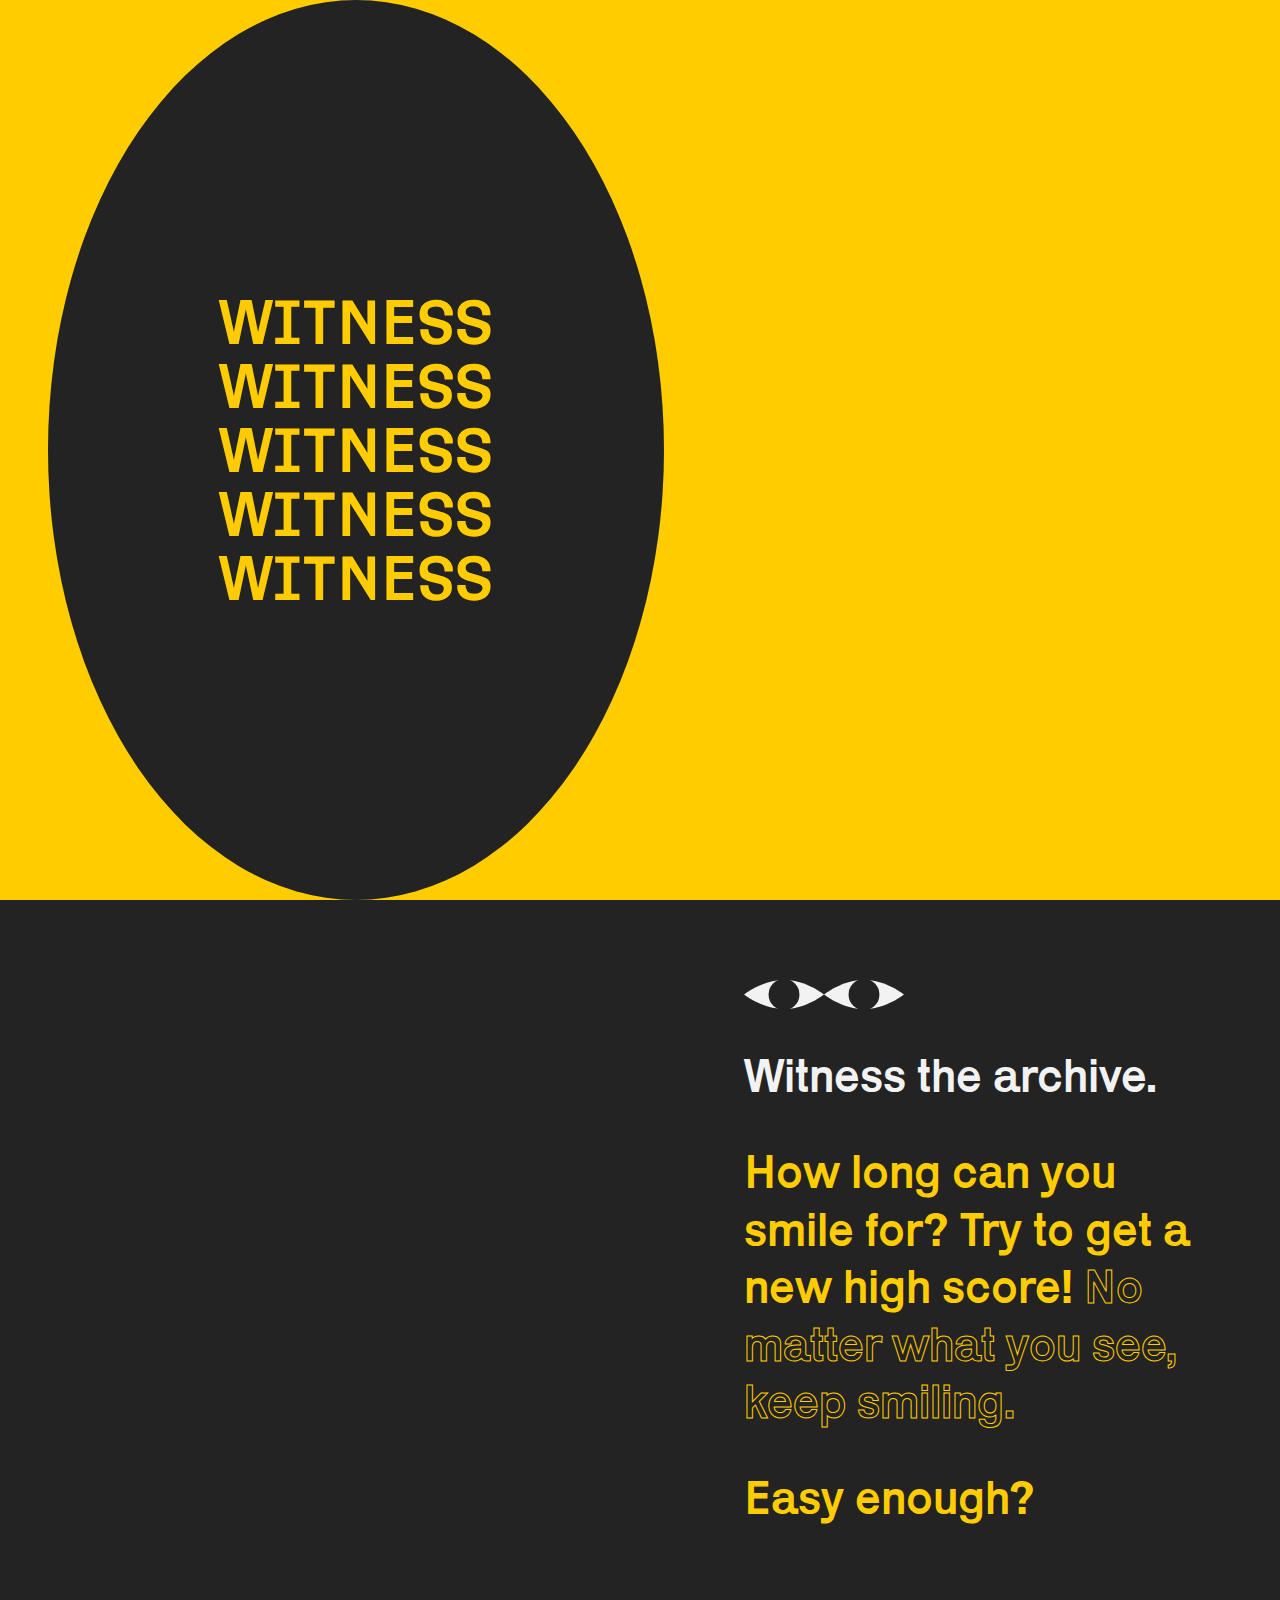
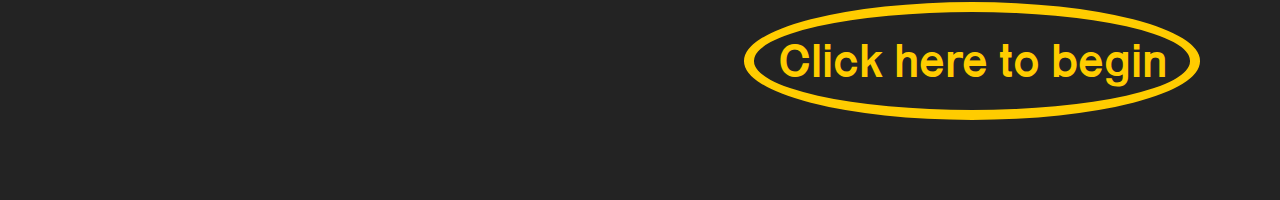
==== witness/index.html @ caba5f95 "subpages sort of made, missing all games" ====
<!-- NEWS HEADLINES
WITNESS TO ATROCITIES IN THE WORLD

each headline lasts 10 seconds

news headline appears in the middle
gets passed off to the side after a few seconds
score if "congrats! you smiled through __ atrocities"

-->

<!DOCTYPE html>
<html lang="en">
<head>
	<meta charset="UTF-8">
	<meta http-equiv="X-UA-Compatible" content="IE=edge">
	<meta name="viewport" content="width=device-width, initial-scale=1.0">
	<title>ARCHIVE ARCADE > WITNESS</title>
	<link rel="stylesheet" href="/style.css">
	<link rel="icon" href="/assets/favicon/favicon-yellow.png">
	<!-- <link rel="stylesheet" href="style.css">

	<script src="https://cdnjs.cloudflare.com/ajax/libs/p5.js/1.1.9/p5.js"></script>
	<script src="https://cdn.jsdelivr.net/gh/ml5js/Intro-ML-Arts-IMA@ml5-build-10-7-19/ml5_build/ml5.min.js"></script> -->

	<style>
		:root {
			--primary: var(--yellow);
		}
	</style>

</head>
<body>
	<div class="game-intro">
		<button class="return" onclick="backHome()">
			<p>RETURN HOME ↑ RETURN HOME ↑ RETURN HOME ↑ RETURN HOME ↑ RETURN HOME ↑ RETURN HOME ↑ RETURN HOME ↑ RETURN HOME ↑ RETURN HOME ↑ RETURN HOME ↑ RETURN HOME ↑ RETURN HOME ↑ RETURN HOME ↑ RETURN HOME ↑ RETURN HOME ↑ RETURN HOME ↑ RETURN HOME ↑ RETURN HOME ↑ RETURN HOME ↑ RETURN HOME ↑ RETURN HOME ↑ RETURN HOME ↑ RETURN HOME ↑ RETURN HOME ↑ RETURN HOME ↑ RETURN HOME ↑ RETURN HOME ↑ RETURN HOME ↑ RETURN HOME ↑ RETURN HOME ↑ RETURN HOME ↑ RETURN HOME ↑ RETURN HOME ↑ RETURN HOME ↑ RETURN HOME ↑ RETURN HOME ↑ RETURN HOME ↑ RETURN HOME ↑ RETURN HOME ↑ RETURN HOME ↑ RETURN HOME ↑ RETURN HOME ↑ RETURN HOME ↑ RETURN HOME ↑ RETURN HOME ↑ RETURN HOME ↑ RETURN HOME ↑ RETURN HOME ↑ RETURN HOME ↑ RETURN HOME ↑ RETURN HOME ↑ RETURN HOME ↑ RETURN HOME ↑ RETURN HOME ↑ RETURN HOME ↑ RETURN HOME ↑ RETURN HOME ↑ RETURN HOME ↑ RETURN HOME ↑ RETURN HOME ↑ </p>
		</button>
		<h1 class="game-name">
			<span class="game-name-line-2">Witness</span>
			<span class="game-name-line-1">Witness</span>
			<span class="game-name-line-0">Witness</span>
			<span class="game-name-line-1">Witness</span>
			<span class="game-name-line-2">Witness</span>
		</h1>
		<div class="game-info">
			<div class="game-info-desc">
				<img src="/assets/branding/eyes.svg" class="game-info-eyes">
				<p class="game-info-highlight">Witness the archive.</p>
				<p>How long can you smile for? Try to get a new high score! <span class="game-info-outline">No matter what you see, keep smiling.</span></p>
				<p>Easy enough?</p>
			</div>
			<button class="game-info-start" onclick="startGame()">Click here to begin</button>
		</div>
	</div>

	<script>
		let gameIntro = document.querySelector(".game-intro");
		function backHome() {
			gameIntro.style.transform = "translateX(110%)";
			setTimeout(() => {
				window.location.href = "/";
			}, 1000);
		}
		function startGame() {
			gameIntro.style.transform = "translateX(-110%)";
		}

		let articles = [
			["Putin Orders ‘Special Military Operation’ In Eastern Ukraine", "Feb. 23, 2022"],
			["Why These Australia Fires Are Like Nothing We’ve Seen Before", "Jan. 21, 2020"],
			["New Focus on How a Trump Tweet Incited Far-Right Groups Ahead of Jan. 6", "March 29, 2022"],
			["Florida Flies 2 Planeloads of Migrants to Martha’s Vineyard", "Sept. 14, 2022"],
			["After 3 Mass Shootings, a Thanksgiving With 14 Empty Chairs", "Nov. 24, 2022"],
			["Adidas Ends Partnership With Kanye West at a Considerable Cost", "Oct. 25, 2022"],
			["Confusion and Frustration Reign as Elon Musk Cuts Half of Twitter’s Staff", "Nov. 4, 2022"],
			["Donald Trump Is Elected President in Stunning Repudiation of the Establishment", "Nov. 9, 2016"],
			["U.S. Says FIFA Officials Were Bribed to Award World Cups to Russia and Qatar", "April 6, 2020"],
			["Attempts to Ban Books Are Accelerating and Becoming More Divisive", "Sept. 16, 2022"],
			["In 6-to-3 Ruling, Supreme Court Ends Nearly 50 Years of Abortion Rights", "June 24, 2022"],
			["Coronavirus in N.Y.: Manhattan Woman Is First Confirmed Case in State", "March 1, 2020"],
			["Hidden Beneath the Ocean’s Surface, Nearly 16 Million Tons of Microplastic", "Oct. 7, 2020"],
			["Despite Uproar Over Floyd’s Death, the Number of Fatal Encounters With Police Hasn’t Changed", "Dec. 24, 2021"],
			["Food Prices Soar, and So Do Companies’ Profits", "Nov. 2, 2022"],
			["How Social Media Amplifies Misinformation More Than Information", "Oct. 13, 2022"],
			["Overdose Deaths Have Surged During the Pandemic, C.D.C. Data Shows", "April 14, 2021"],
			["The ‘Unbelievable, Horrible, Crushing Weight’ of Student Loans", "April 22, 2022"],
			["A ‘New Era of Air Pollution’ in the Tropics Could Have a Huge Toll", "April 8, 2022"],
			["From Protester to Prisoner: How Hong Kong Is Stifling Dissent", "May 28, 2021"],
			["What is a recession, and when is the next one going to begin?", "June 24, 2022"],
			["Amazon Labor Union Loses Election at Warehouse Near Albany", "Oct. 18, 2022"],
			["Shinzo Abe Is Assassinated With a Handmade Gun, Shocking a Nation", "July 9, 2022"],
			["Is Spreading Medical Misinformation a Doctor’s Free Speech Right?", "Nov. 30, 2022"],
			["QAnon Accounts Found a Home, and Trump’s Support, on Truth Social", "Aug. 29, 2022"],
			["Warning on Mass Extinction of Sea Life: ‘An Oh My God Moment’", "April 28, 2022"],
			["Climate Change Is Accelerating, Bringing World ‘Dangerously Close’ to Irreversible Change", "Dec. 4, 2019"],
			["A Partial List of Mass Shootings in the United States in 2022", "Nov. 24, 2022"],
			["Election Officials Say Efforts to Intimidate Voters Are Widening", "Nov. 3, 2022"],
			["Jair Bolsonaro Wins Brazil’s Presidency, in a Shift to the Far Right", "Oct. 28, 2018"]
		]
	</script>


	<!-- <div class="flex-container">
		<p id="info">Loading...</p>
	</div>
	<div class="flex-container">
		<svg version="1.1" xmlns="http://www.w3.org/2000/svg" xmlns:xlink="http://www.w3.org/1999/xlink" x="0px" y="0px"
		viewBox="0 0 24 24" style="enable-background:new 0 0 24 24;" xml:space="preserve"><path fill="var(--smiley)" d="M12,0c6.6,0,12,5.4,12,12s-5.4,12-12,12S0,18.6,0,12S5.4,0,12,0z M12,1c6.1,0,11,4.9,11,11s-4.9,11-11,11
		S1,18.1,1,12S5.9,1,12,1z M8.5,8.5c0.6,0,1,0.4,1,1s-0.4,1-1,1s-1-0.4-1-1S7.9,8.5,8.5,8.5z M15.5,8.5c0.6,0,1,0.4,1,1s-0.4,1-1,1
		s-1-0.4-1-1S14.9,8.5,15.5,8.5z"/></svg>
	</div>
	<div class="flex-container">
		<svg id="smiley" version="1.1" xmlns="http://www.w3.org/2000/svg" xmlns:xlink="http://www.w3.org/1999/xlink" x="0px" y="0px"
		viewBox="0 0 24 24" style="enable-background:new 0 0 24 24;" xml:space="preserve"><path fill="var(--smiley)" d="M12,18.5L12,18.5c-2.3,0-4.5-1.2-6.2-3.3l0.8-0.6c1.5,1.9,3.4,3,5.4,3h0c2,0,3.9-1.1,5.4-3l0.8,0.6
		C16.5,17.3,14.3,18.5,12,18.5z"/></svg>
	</div>

	<script src="script.js"></script> -->
	
</body>
</html>
---- style.css ----
:root {
	--black: #232323;
	--white: #F2F2F2;
	--orange: #FF8B29;
	--yellow: #ffcc00;
	--blue: #2EAFFF;
	--red: #FF4A3D;
	--lg: 48px;
	--md: 36px;
	--sm: 24px;
	--xs: 12px;
}
@font-face {
	font-family: "Karrik";
	src: url("assets/fonts/Karrik-Regular.woff2");
	font-style: normal;
}
@font-face {
	font-family: "Karrik";
	src: url("assets/fonts/Karrik-Italic.woff2");
	font-style: italic;
}
* {
	margin: 0;
	padding: 0;
	font-family: "Karrik", sans-serif;
	box-sizing: border-box;
	font-feature-settings: "ss01", "ss04";
}
*::selection {
	background: var(--primary);
}
body {
	background: var(--black);
	color: var(--white);
	font-size: 20px;
	overflow: hidden;
}
a {
	color: inherit;
}
a:hover {
	text-decoration: none;
}
@media screen and (max-width: 800px) {
	body {
		font-size: 10px;
	}
}

/* GAME INTRO SCREEN */
.game-intro {
	display: grid;
	width: 100vw;
	height: 100vh;
	grid-template-columns: 0fr 1fr 1fr;
	background-color: var(--primary);
	transition: transform 1s;
	transition-timing-function: ease-in;
}
@keyframes return-in {
	from {
		transform: translateX(-100%);
	}
	to {
		transform: translateX(0%);
	}
}
.return {
	height: 100%;
	border: unset;
	font-size: var(--sm);
	display: flex;
	align-items: center;
	justify-content: center;
	padding: 20px;
	background-color: var(--white);
	color: var(--black);
	width: 2em;
	text-decoration: none;
	white-space: nowrap;
	overflow: hidden;
	transform: translateX(-100%);
	animation-name: return-in;
	animation-duration: 1s;
	animation-delay: .4s;
	animation-fill-mode: forwards;
	cursor: pointer;
}
.return:hover {
	background-color: var(--black);
	color: var(--white);
}
.return:active {
	opacity: .5;
}
@keyframes return {
	from {
		transform: translateY(0) rotateZ(-90deg);
	}
	to {
		transform: translateY(300vh) rotateZ(-90deg);
	}
}
.return p {
	transform-origin: center;
	animation: linear 180s infinite alternate return;
}

@keyframes game-name-in {
	from {
		transform: scale(0);
	}
	to {
		transform: scale(1);
	}
}
.game-name {
	text-decoration: none;
	text-align: center;
	text-transform: uppercase;
	color: var(--primary);
	background-color: var(--black);
	display: flex;
	flex-direction: column;
	align-items: center;
	justify-content: center;
	font-size: 64px;
	font-weight: normal;
	border-radius: 50%;
	position: relative;
	z-index: 1;
	line-height: 1em;
	animation-name: game-name-in;
	animation-duration: 1s;
	animation-fill-mode: forwards;
}
@keyframes game-name-flash {
	0% {
		opacity: 1;
	}
	50% {
		opacity: 0;
	}
}
.game-name-line-0 {
	animation-name: game-name-flash;
	animation-duration: 1s;
	animation-iteration-count: infinite;
	animation-timing-function: steps(1);
	animation-direction: normal;
}
.game-name-line-1 {
	animation-name: game-name-flash;
	animation-delay: .2s;
	animation-duration: 1s;
	animation-iteration-count: infinite;
	animation-timing-function: steps(1);
	animation-direction: normal;
}
.game-name-line-2 {
	animation-name: game-name-flash;
	animation-delay: .4s;
	animation-duration: 1s;
	animation-iteration-count: infinite;
	animation-timing-function: steps(1);
	animation-direction: normal;
}
@keyframes game-info-in {
	from {
		transform: translateY(100%);
	}
	to {
		transform: translateX(0%);
	}
}
.game-info {
	background: var(--black);
	color: var(--primary);
	height: 100vh;
	animation-name: game-info-in;
	animation-duration: 1s;
	transform: translateY(100%);
	animation-delay: .2s;
	animation-fill-mode: forwards;
	line-height: 1.2em;
	font-size: var(--lg);
	padding: 80px;
	display: flex;
	flex-direction: column;
	justify-content: space-between;
}
.game-info-desc {
	display: flex;
	flex-direction: column;
	justify-content: space-between;
	gap: .8em;
}
@keyframes eyes-blink {
	0% {
		transform: scaleY(1);
	}
	95% {
		transform: scaleY(1);
	}
	97% {
		transform: scaleY(0);
	}
	100% {
		transform: scaleY(1);
	}
}
.game-info-eyes {
	max-width: 160px;
	width: 100%;
	animation-name: eyes-blink;
	animation-duration: 6s;
	animation-direction: normal;
	animation-iteration-count: infinite;
	animation-timing-function: ease;
}
.game-info-highlight {
	color: var(--white);
}
.game-info-outline {
	color: var(--black);
	-webkit-text-stroke: 1px var(--primary);
}
.game-info-start {
	line-height: 1.2em;
	font-size: var(--lg);
	background-color: var(--black);
	border: 10px solid var(--primary);
	padding: 20px;
	border-radius: 50%;
	color: var(--primary);
	cursor: pointer;
	transition: transform .2s;
}
.game-info-start:hover {
	background-color: var(--primary);
	color: var(--black);
	transform: scale(1.1);
}
.game-info-start:active {
	transform: scale(.9);
}
---- witness/style.css ----
:root {
	--smiley: black;
}
@font-face {
	font-family: "Uncut";
	src: url("assets/fonts/Uncut-Sans-Variable.ttf");
}
* {
	box-sizing: border-box;
	margin: 0;
	padding: 0;
	font-family: 'Uncut', sans-serif;
	text-align: center;
	font-size: 100px;
	line-height: 1em;
}
body {
	display: flex;
	align-items: center;
	justify-content: center;
	width: 100vw;
	height: 100vh;
	background-color: yellow;
}
.flex-container {
	width: 100vw;
	height: 100vh;
	position: fixed;
	top: 0;
	left: 0;
	display: flex;
	align-items: center;
	justify-content: center;
}
.flex-container svg {
	height: 80vh;
	fill-rule:evenodd;clip-rule:evenodd;
}
#smiley {
	transition: .5s;
	transform-origin: 50% 70%;
}
video {
	display: none;
}
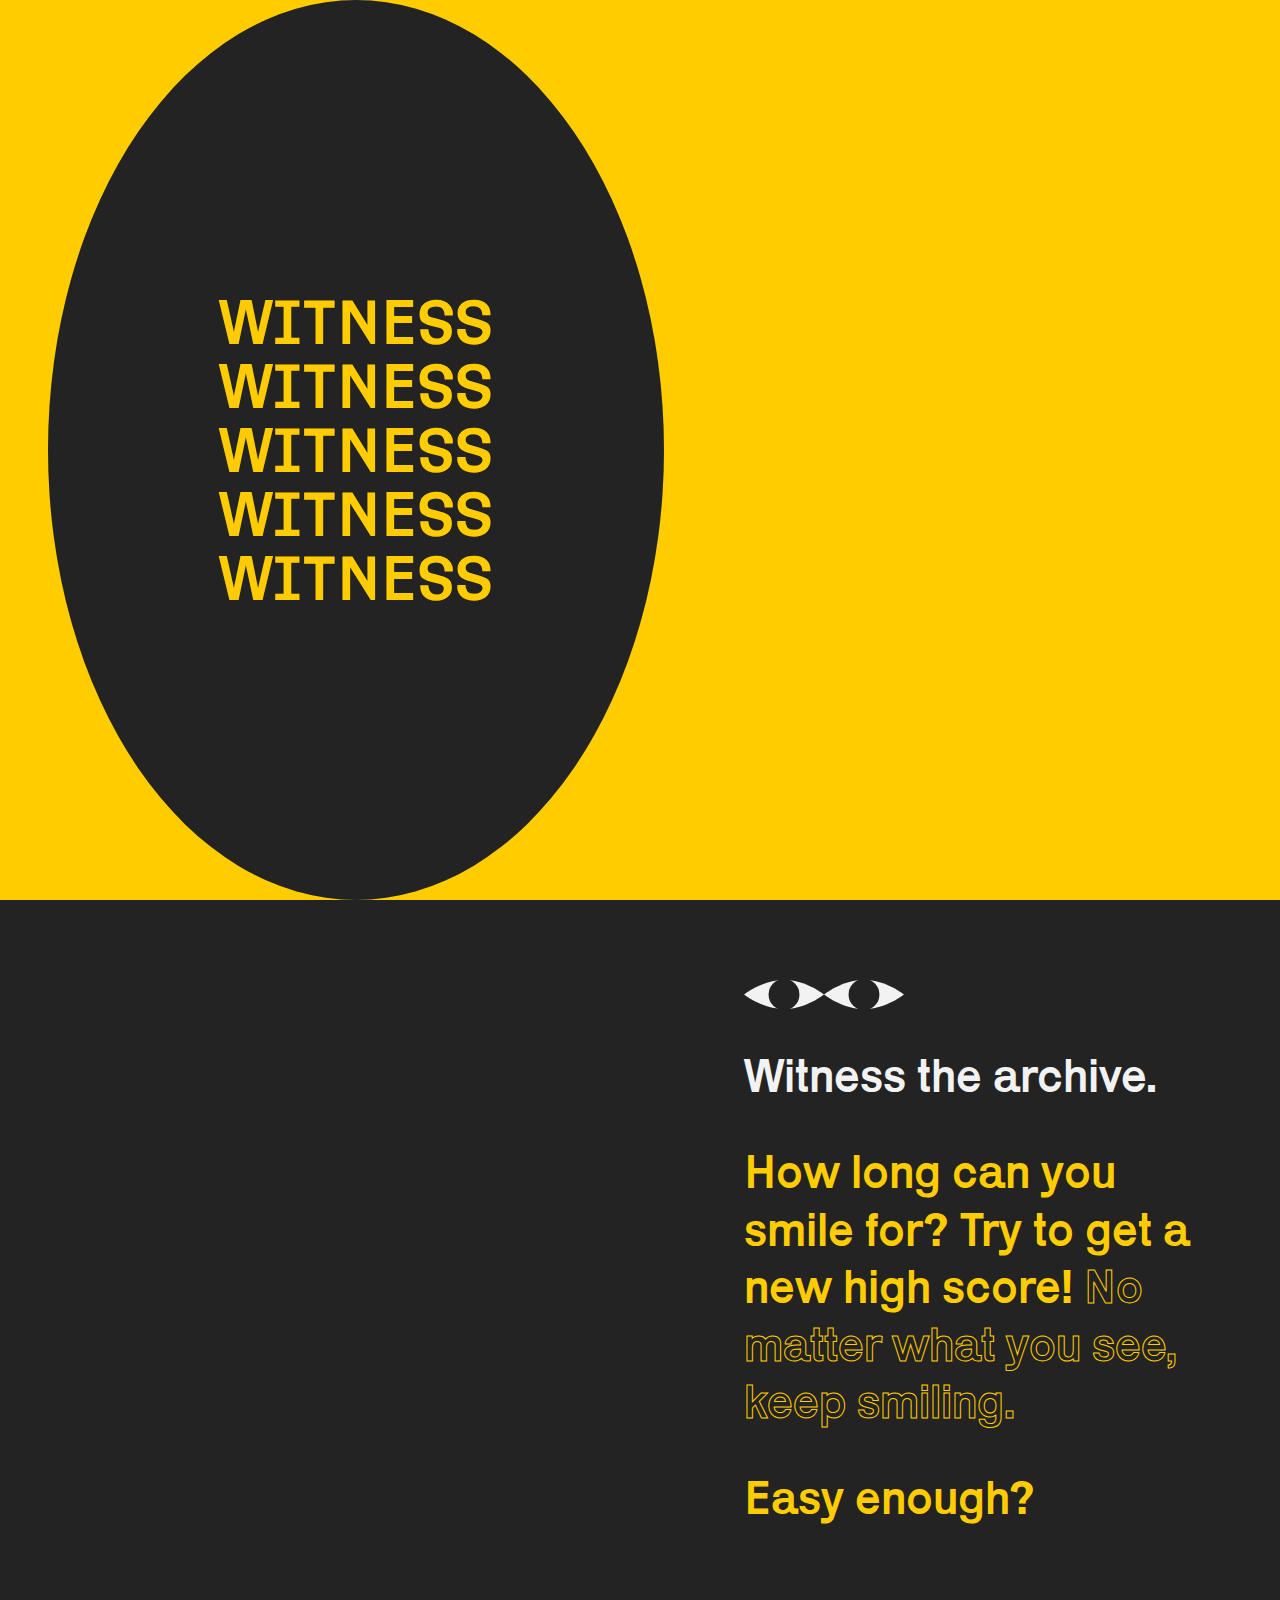
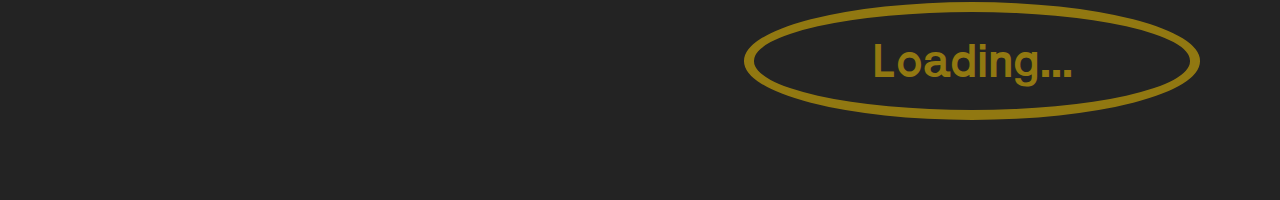
==== commit 7508d8fd: "second game working!!" ====
--- a/witness/index.html
+++ b/witness/index.html
@@ -1,14 +1,3 @@
-<!-- NEWS HEADLINES
-WITNESS TO ATROCITIES IN THE WORLD
-
-each headline lasts 10 seconds
-
-news headline appears in the middle
-gets passed off to the side after a few seconds
-score if "congrats! you smiled through __ atrocities"
-
--->
-
 <!DOCTYPE html>
 <html lang="en">
 <head>
@@ -16,12 +5,8 @@
 	<meta http-equiv="X-UA-Compatible" content="IE=edge">
 	<meta name="viewport" content="width=device-width, initial-scale=1.0">
 	<title>ARCHIVE ARCADE > WITNESS</title>
-	<link rel="stylesheet" href="/style.css">
-	<link rel="icon" href="/assets/favicon/favicon-yellow.png">
-	<!-- <link rel="stylesheet" href="style.css">
-
-	<script src="https://cdnjs.cloudflare.com/ajax/libs/p5.js/1.1.9/p5.js"></script>
-	<script src="https://cdn.jsdelivr.net/gh/ml5js/Intro-ML-Arts-IMA@ml5-build-10-7-19/ml5_build/ml5.min.js"></script> -->
+	<link rel="stylesheet" href="../style.css">
+	<link rel="icon" href="../assets/favicon/favicon-yellow.png">
 
 	<style>
 		:root {
@@ -29,6 +14,9 @@
 		}
 	</style>
 
+	<script src="../assets/p5.js"></script>
+	<script src="../assets/ml5.min.js"></script>
+	<script src="../assets/Tone.js"></script>
 </head>
 <body>
 	<div class="game-intro">
@@ -44,28 +32,128 @@
 		</h1>
 		<div class="game-info">
 			<div class="game-info-desc">
-				<img src="/assets/branding/eyes.svg" class="game-info-eyes">
+				<img src="../assets/branding/eyes.svg" class="game-info-eyes">
 				<p class="game-info-highlight">Witness the archive.</p>
 				<p>How long can you smile for? Try to get a new high score! <span class="game-info-outline">No matter what you see, keep smiling.</span></p>
 				<p>Easy enough?</p>
 			</div>
-			<button class="game-info-start" onclick="startGame()">Click here to begin</button>
+			<button class="game-info-start game-info-wait" onclick="startGame()">Loading...</button>
 		</div>
 	</div>
+	<div class="game-transition">
+		<div id="game-transition-1">Ready?</div>
+		<div id="game-transition-2">Set?</div>
+		<div id="game-transition-3">Smile!</div>
+	</div>
+	<div class="game-container">
+		<div class="game-ui">
+			<div class="game-smile-container">
+				<div class="game-smile">
+					<svg version="1.1" x="0px" y="0px" viewBox="0 0 145.7 145.7"
+					style="enable-background:new 0 0 145.7 145.7;">
+						<g>
+							<circle class="smile-head" cx="72.8" cy="72.8" r="67.8"/>
+							<path class="smile-mouth" d="M103.2,76.6c0,16.8-13.6,30.3-30.3,30.3S42.6,93.4,42.6,76.6"/>
+							<g class="smile-eyes">
+								<circle cx="53.2" cy="45.3" r="8.1"/>
+								<circle cx="92.4" cy="45.3" r="8.1"/>
+							</g>
+						</g>
+					</svg>
+				</div>
+				<p id="smile-text">Smile!</p>
+			</div>
+			<div class="game-interface-container"><div class="game-interface">
+				<div id="game-score">Score: <span>0</span></div>
+				<div id="game-timer">00.00</div>
+				<div id="game-highscore">Record: <span>0</span></div>
+			</div></div>
+		</div>
+		<div class="game-topics"></div>
+	</div>
+	<div class="game-end">
+		<div id="game-end-1">Congrats!<br>You smiled for <span></span> seconds.</div>
+		<div id="game-end-2">That means you smiled through <span id="rights"></span> headline<span id="rights-s">s</span>.</div>
+		<div id="game-end-3">You set a new record!</div>
+		<div class="game-end-buttons">
+			<button id="game-end-restart" onclick="startGame()">Play again?</button>
+			<button id="game-end-home" onclick="backHomeEnd()">Go back home</button>
+		</div>
+	</div>
+	<div class="video-container"></div>
 
 	<script>
-		let gameIntro = document.querySelector(".game-intro");
-		function backHome() {
-			gameIntro.style.transform = "translateX(110%)";
-			setTimeout(() => {
-				window.location.href = "/";
-			}, 1000);
-		}
+		if (getCookie("witness-highscore") == "") {
+				setCookie("witness-highscore", 6, 30);
+		} 
+		let order = [];
+		let smileScore = 0;
+		let end = true;
+		let interface = document.querySelector(".game-interface-container");
+		let timer = document.querySelector("#game-timer");
+		let smiling = false;
+		let smile = document.querySelector(".game-smile-container")
+		let smileHead = document.querySelector(".smile-head");
+		let smileEyes = document.querySelector(".smile-eyes");
+		let smileMouth = document.querySelector(".smile-mouth");
+		let smileText = document.querySelector("#smile-text");
+		let score = document.querySelector("#game-score span");
+		let highscore = document.querySelector("#game-highscore span");
+		let transition1 = document.querySelector("#game-transition-1");
+		let transition2 = document.querySelector("#game-transition-2");
+		let transition3 = document.querySelector("#game-transition-3");
+		let gameEndContainer = document.querySelector(".game-end")
+		let gameEndScore = document.querySelector("#game-end-1 span");
+		let gameEndWreck = document.querySelector("#game-end-2 #rights");
+		let gameEndWreckS = document.querySelector("#game-end-2 #rights-s");
+		let gameEndRecord = document.querySelector("#game-end-3");
+		let chances = 5;
 		function startGame() {
+			chances = 5;
+			order = [];
+			smileScore = 0;
+			score.innerText = smileScore;
+			end = true;
 			gameIntro.style.transform = "translateX(-110%)";
-		}
-
-		let articles = [
+			transition1.style.animationName = "";
+			transition2.style.animationName = "";
+			transition3.style.animationName = "";
+			gameTopic.style.opacity = "0";
+			gameEndContainer.style.transform = "scale(0)";
+			// Initalize order for game
+			let nums = [0,1,2,3,4,5,6,7,8,9,10,11,12,13,14,15,16,17,18,19,20,21,22,23,24,25,26,27,28,29],
+				i = nums.length,
+				j = 0;
+			while (i--) {
+				j = Math.floor(Math.random() * (i+1));
+				order.push(nums[j]);
+				nums.splice(j,1);
+			}
+			setTimeout(function() {
+				transition1.style.animationName = "game-transition";
+				synth1.triggerAttackRelease("C4", "8n");
+				setTimeout(function() {
+					transition2.style.animationName = "game-transition";
+					synth1.triggerAttackRelease("C4", "8n");
+					setTimeout(function() {
+						gameTopic.innerHTML = "";
+						gameTopic.style.opacity = "1";
+						transition3.style.animationName = "game-transition";
+						synth1.triggerAttackRelease("C5", "8n");
+						setTimeout(function() {
+							end = false;
+							smile.style.transform = "scale(1)";
+							interface.style.transform = "scale(1)";
+							smileText.style.transform = "scale(1)";
+							generateWord();
+							gameTimer();
+						}, 1500);
+					}, 1500);
+				}, 1500);
+			}, 500);
+		}
+
+		let topics = [
 			["Putin Orders ‘Special Military Operation’ In Eastern Ukraine", "Feb. 23, 2022"],
 			["Why These Australia Fires Are Like Nothing We’ve Seen Before", "Jan. 21, 2020"],
 			["New Focus on How a Trump Tweet Incited Far-Right Groups Ahead of Jan. 6", "March 29, 2022"],
@@ -97,25 +185,292 @@
 			["Election Officials Say Efforts to Intimidate Voters Are Widening", "Nov. 3, 2022"],
 			["Jair Bolsonaro Wins Brazil’s Presidency, in a Shift to the Far Right", "Oct. 28, 2018"]
 		]
-	</script>
-
-
-	<!-- <div class="flex-container">
-		<p id="info">Loading...</p>
-	</div>
-	<div class="flex-container">
-		<svg version="1.1" xmlns="http://www.w3.org/2000/svg" xmlns:xlink="http://www.w3.org/1999/xlink" x="0px" y="0px"
-		viewBox="0 0 24 24" style="enable-background:new 0 0 24 24;" xml:space="preserve"><path fill="var(--smiley)" d="M12,0c6.6,0,12,5.4,12,12s-5.4,12-12,12S0,18.6,0,12S5.4,0,12,0z M12,1c6.1,0,11,4.9,11,11s-4.9,11-11,11
-		S1,18.1,1,12S5.9,1,12,1z M8.5,8.5c0.6,0,1,0.4,1,1s-0.4,1-1,1s-1-0.4-1-1S7.9,8.5,8.5,8.5z M15.5,8.5c0.6,0,1,0.4,1,1s-0.4,1-1,1
-		s-1-0.4-1-1S14.9,8.5,15.5,8.5z"/></svg>
-	</div>
-	<div class="flex-container">
-		<svg id="smiley" version="1.1" xmlns="http://www.w3.org/2000/svg" xmlns:xlink="http://www.w3.org/1999/xlink" x="0px" y="0px"
-		viewBox="0 0 24 24" style="enable-background:new 0 0 24 24;" xml:space="preserve"><path fill="var(--smiley)" d="M12,18.5L12,18.5c-2.3,0-4.5-1.2-6.2-3.3l0.8-0.6c1.5,1.9,3.4,3,5.4,3h0c2,0,3.9-1.1,5.4-3l0.8,0.6
-		C16.5,17.3,14.3,18.5,12,18.5z"/></svg>
-	</div>
-
-	<script src="script.js"></script> -->
-	
+		let gameTopic = document.querySelector(".game-topics");
+		let round = 0;
+		let subRound = 0;
+		let currentTopicE, letters;
+		// START SUBROUND
+		function generateWord() {
+			let currentTopic = topics[order[round]];
+			let temp = `<div class='game-topic-container'><div class='game-topic' id='round${round}' style="transform:scale(0);">`;
+			temp += `<span>${currentTopic[0]}</span><span class="witness-date">${currentTopic[1]}</span>`;
+			temp += "</div></div>";
+			gameTopic.innerHTML += temp;
+			currentTopicE = document.querySelector(`#round${round}`);
+			setTimeout(function () {
+				currentTopicE.style.transform = "scale(.4)";
+			}, 1);
+			subRound = 0;
+			progressWord();
+		}
+		// GO THROUGH SUBROUND
+		function progressWord() {
+			let dirR = 1;
+			if (Math.random() < .5) {
+				dirR = -1;
+			}
+			if (subRound >= 0 && subRound < 10 && end == false) {
+				synth2.triggerAttackRelease("G4", "16n");
+				setTimeout(function () {
+					if (end == true) {
+						return
+					}
+					currentTopicE.style.transform = `rotate(${Math.random()*(2**(subRound/2))*dirR}deg) scale(${.5+subRound/10})`;
+					subRound ++;
+					progressWord();
+				}, 1000);
+			} else if (end == true) {
+				return
+			} else {
+				let dirX = 1;
+				let dirY = 1;
+				if (Math.random() < .5) {
+					dirX = -1;
+				}
+				if (Math.random() < .5) {
+					dirY = -1;
+				}
+				currentTopicE.style.transform = `rotate(${Math.random()*10*dirR}deg) scale(.5) translate(${(Math.random()*10*dirX)+(50*dirX)}vw,${(Math.random()*75*dirY)}vh)`;
+				currentTopicE.querySelector(".witness-date").style.opacity = "0";
+				currentTopicE.classList.add("game-word-faded");
+				round++;
+				setTimeout(function () {
+					if (end == true) {
+						return
+					}
+					smileScore ++;
+					score.innerText = smileScore;
+					synth3.triggerAttackRelease("G4", "16n");
+					generateWord();
+					setTimeout(function () {
+					}, 500);
+				}, 500)
+			}
+		}
+
+		// GAME TIMER
+		let time = 0;
+		function gameTimer() {
+			time = 0;
+			let timeLoop = setInterval(function () {
+				time = (Math.round((parseFloat(time)+.01)*100)/100).toFixed(2);
+				timer.innerHTML = time;
+				if (getCookie("witness-highscore") == "") {
+					highscore.innerText = "6";
+				} else {
+					highscore.innerText = getCookie("witness-highscore");
+				}
+				if (end == true || round == 30) {
+					clearInterval(timeLoop);
+				}
+			}, 10);
+		}
+
+		// GAME END SCREEN
+		function gameEnd() {
+			end = true;
+			synth1.triggerAttackRelease("C5", "4n");
+			currentTopicE.style.transform = "scale(0)";
+			smile.style.transform = "scale(0)";
+			interface.style.transform = "scale(0)";
+			smileText.style.transform = "scale(0)";
+			gameEndContainer.style.transform = "scale(1)";
+			gameEndScore.innerText = time;
+			gameEndWreck.innerText = smileScore;
+			if (smileScore == 1) {
+				gameEndWreckS.style.display = "none";
+			} else {
+				gameEndWreckS.style.display = "inline";
+			}
+			if (parseInt(getCookie("witness-highscore")) < smileScore) {
+				setCookie("witness-highscore", smileScore, 30);
+				gameEndRecord.style.display = "block";
+			} else {
+				gameEndRecord.style.display = "none";
+			}
+		}
+		
+		// FACE DETECTION FUNCTIONS
+		let loading = document.querySelector(".game-info-start");
+		let videoContainer = document.querySelector(".video-container"); 
+		let faceapi;
+		let detections = [];
+		let video;
+
+		function setup() {
+			// Create canvas
+			let canv = createCanvas(1280, 720);
+			canv.id("canvas");
+			let originParent = canv.parent(); 
+			canv.parent(videoContainer);
+			originParent.remove();
+			// Create video
+			video = createCapture(VIDEO);
+			video.parent(videoContainer);
+			video.hide;
+			video.id("video");
+			video.size(1280, 720);
+
+			const faceOptions = {
+				withLandmarks: true,
+				withDescriptors: true,
+				minConfidence: 0.5
+			};
+
+			// Initialize the model
+			faceapi = ml5.faceApi(video, faceOptions, faceReady);
+		}
+
+		function faceReady() {
+			faceapi.detect(gotFaces); // Start detecting faces
+		}
+
+		// Got faces
+		let initialize = false;
+		function gotFaces(error, result) {
+			if (error) {
+				console.log(error);
+				return;
+			}
+			if (initialize == false) {
+				loading.innerText = "Click here to begin";
+				loading.classList.remove("game-info-wait");
+				initialize = true;
+			}
+			detections = result; // All the data
+			detectSmile(detections); // Draw face expression
+			faceapi.detect(gotFaces); // Call the function again at here
+		}
+
+		let smileDelay = false;
+		function detectSmile(detections) {
+			if (detections.length > 0) { // If at least 1 face is detected
+				if (end == false) {
+					for (i=0; i<detections.length; i++) {
+						let { neutral, happy, angry, sad, disgusted, surprised, fearful } = detections[i].expressions;
+						if (happy < .2) {
+							smile.classList.remove("game-smile-active");
+							smileMouth.style.transform = "scaleY(-1)";
+							smileText.innerText = "SMILE!";
+							smileText.style.color = "var(--primary)";
+							if (smileDelay == false) {
+								synth2.triggerAttackRelease("B2", "8n");
+								smileDelay = true;
+								penalty();
+							}
+						} else if (happy > .6) {
+							smile.classList.add("game-smile-active");
+							smileMouth.style.transform = "scaleY(1)";
+							smileText.innerText = "KEEP SMILING!";
+							smileText.style.color = "var(--white)";
+						}
+					}
+				}
+			} else {
+				if (end == false) {
+					smile.classList.remove("game-smile-active");
+					smileMouth.style.transform = "scaleY(-1)";
+					smileText.innerText = "SMILE!";
+					smileText.style.color = "var(--primary)";
+					if (smileDelay == false) {
+						synth2.triggerAttackRelease("B2", "8n");
+						smileDelay = true;
+						penalty();
+					}
+				}
+			}
+		}
+		function penalty() {
+			chances--;
+			if (chances == 0) {
+				gameEnd();
+				smileDelay = false;
+				return
+			}
+			setTimeout(function() {
+				smileDelay = false;
+			}, 500);
+		}
+
+		// COOKIE FUNCTIONS
+		function setCookie(cname, cvalue, exdays) {
+			const d = new Date();
+			d.setTime(d.getTime() + (exdays * 24 * 60 * 60 * 1000));
+			let expires = "expires="+d.toUTCString();
+			document.cookie = cname + "=" + cvalue + ";" + expires + ";path=/";
+		}
+		function getCookie(cname) {
+			let name = cname + "=";
+			let ca = document.cookie.split(';');
+			for(let i = 0; i < ca.length; i++) {
+				let c = ca[i];
+				while (c.charAt(0) == ' ') {
+					c = c.substring(1);
+				}
+				if (c.indexOf(name) == 0) {
+					return c.substring(name.length, c.length);
+				}
+			}
+			return "";
+		}
+
+		// RETURN TO HOMEPAGE
+		let gameIntro = document.querySelector(".game-intro");
+		function backHome() {
+			gameIntro.style.transform = "translateX(110%)";
+			setTimeout(() => {
+				window.location.href = "../";
+			}, 1000);
+		}
+		function backHomeEnd() {
+			gameTopic.style.opacity = "0";
+			gameEndContainer.style.opacity = "0";
+			setTimeout(() => {
+				window.location.href = "../";
+			}, 3000);
+		}
+
+		// SOUND EFFECTS
+		let vol = new Tone.Volume(-3);
+		let synth1 = new Tone.PolySynth();
+		synth1.set({
+			oscillator: {
+				type: "sawtooth12"
+			},
+			envelope: {
+				attack: 0.15,
+				release: .5,
+			}
+		});
+		synth1.chain(vol, Tone.Destination);
+
+		let synth2 = new Tone.PolySynth();
+		synth2.set({
+			oscillator: {
+				type: "fatsine"
+			},
+			envelope: {
+				attack: 0.05,
+				decay: 5,
+				sustain: 0.2,
+				release: 1.5
+			}
+		});
+		synth2.chain(vol, Tone.Destination);
+
+		let synth3 = new Tone.PolySynth();
+		synth3.set({
+			oscillator: {
+				type: "amtriangle"
+			},
+			envelope: {
+				attack: 0.05,
+				decay: 0.2,
+				sustain: 0.2,
+				release: 1.5
+			}
+		});
+		synth3.chain(vol, Tone.Destination);
+	</script>	
 </body>
 </html>--- a/style.css
+++ b/style.css
@@ -106,7 +106,6 @@
 	transform-origin: center;
 	animation: linear 180s infinite alternate return;
 }
-
 @keyframes game-name-in {
 	from {
 		transform: scale(0);
@@ -244,4 +243,261 @@
 }
 .game-info-start:active {
 	transform: scale(.9);
+}
+.game-info-wait {
+	opacity: .5;
+	pointer-events: none;
+}
+
+/* GAME VIDEO (for face detection) */
+.video-container {
+	display: none;
+}
+
+.game-topics {
+	width: 100vw;
+	height: 100vh;
+	position: absolute;
+	top: 0;
+	left: 0;
+	pointer-events: none;
+	transition: opacity 3s;
+}
+.game-topic-container {
+	width: 100vw;
+	height: 100vh;
+	display: flex;
+	align-items: center;
+	justify-content: center;
+	position: absolute;
+	top: 0;
+	left: 0;
+}
+.game-topic {
+	font-size: var(--lg);
+	color: var(--white);
+	transition: transform .5s;
+	text-align: center;
+	max-width: 1000px;
+}
+.game-topic span {
+	display: inline-block;
+	transition: .5s;
+	min-width: .25em;
+}
+.witness-date {
+	color: var(--primary);
+	font-size: var(--sm);
+	transition: opacity .5s;
+}
+.game-ui {
+	width: 100vw;
+	height: 100vh;
+	position: absolute;
+	top: 0;
+	left: 0;
+	pointer-events: none;
+}
+.game-smile-container {
+	position: absolute;
+	top: 80px;
+	width: 100vw;
+	display: flex;
+	flex-direction: column;
+	align-items: center;
+	justify-content: center;
+	z-index: 9;
+	transform: scale(0);
+	transition: transform .5s;
+}
+.game-smile {
+	height: 100px;
+	width: 100px;
+	background-color: var(--black);
+	border-radius: 50%;
+}
+.smile-head {
+	fill: none;
+	stroke: var(--primary);
+	stroke-width: 10;
+	stroke-miterlimit: 10;
+	transition: .5s;
+}
+.smile-eyes {
+	fill: var(--primary);
+	transition: .5s;
+}
+.smile-mouth {
+	fill: none;
+	stroke: var(--primary);
+	stroke-width: 10;
+	stroke-miterlimit: 10;
+	transition: .5s;
+	transform: scaleY(-1);
+	transform-origin: 0px 62%;
+}
+.game-smile-active .smile-head {
+	stroke: var(--white);
+}
+.game-smile-active .smile-eyes {
+	fill: var(--white);
+}
+.game-smile-active .smile-mouth {
+	stroke: var(--white);
+}
+#smile-text {
+	font-size: var(--sm);
+	padding-top: 10px;
+	color: var(--primary);
+	text-align: center;
+	text-transform: uppercase;
+	width: 100%;
+	transition: color .5s, transform .5s;
+}
+.game-interface-container {
+	position: absolute;
+	bottom: 80px;
+	width: 100vw;
+	display: flex;
+	align-items: center;
+	justify-content: center;
+	transition: transform .5s;
+	transform: scale(0);
+	z-index: 9;
+}
+.game-interface {
+	display: flex;
+	align-items: center;
+	justify-content: center;
+	gap: 40px;
+}
+#game-timer {
+	font-size: var(--lg);
+	color: var(--black);
+	text-align: center;
+	padding: 5px 8px;
+	background-color: var(--primary);
+	line-height: 1em;
+	border-radius: 50px;
+}
+#game-score {
+	font-size: var(--sm);
+	color: var(--primary);
+	text-align: right;
+	width: 300px;
+	color: var(--white);
+}
+#game-highscore {
+	font-size: var(--sm);
+	color: var(--primary);
+	text-align: left;
+	width: 300px;
+	color: var(--white);
+}
+.game-word-faded {
+	color: var(--black);
+	-webkit-text-stroke: 1px var(--primary);
+}
+
+.game-transition {
+	pointer-events: none;
+	font-size: var(--lg);
+	color: var(--white);
+}
+@keyframes game-transition {
+	0% {
+		left: 100vw;
+		transform: scale(.5) rotate(50deg);
+	}
+	40% {
+		left: 0vw;
+		transform: scale(2) rotate(-5deg);
+	}
+	60% {
+		left: 0vw;
+		transform: scale(2) rotate(-5deg);
+	}
+	100% {
+		left: -100vw;
+		transform: scale(.5) rotate(-50deg);
+	}
+}
+.game-transition div {
+	width: 100vw;
+	height: 100vh;
+	display: flex;
+	align-items: center;
+	justify-content: center;
+	position: absolute;
+	top: 0;
+	left: 100vw;
+	transform: rotate(20deg);
+	animation-duration: 2s;
+	transition-timing-function: ease-in-out;
+}
+#game-transition-2 {
+	font-size: 2em;
+}
+#game-transition-3 {
+	font-size: 4em;
+	color: var(--black);
+	-webkit-text-stroke: 2px var(--primary);
+}
+.game-end {
+	width: 100vw;
+	height: 100vh;
+	top: 0;
+	left: 0;
+	position: absolute;
+	display: flex;
+	flex-direction: column;
+	justify-content: center;
+	align-items: center;
+	color: var(--white);
+	font-size: var(--lg);
+	transition: transform .5s, opacity .5s;
+	transform: scale(0);
+	padding: 0 100px;
+	gap: 40px;
+	text-align: center;
+}
+#game-end-1 {
+	font-size: 2em;
+	transform: rotate(-3deg);
+	margin-bottom: 20px;
+}
+#game-end-1 span {
+	color: var(--primary);
+}
+#game-end-2 {
+	transform:rotate(3deg);
+	max-width: 800px;
+	margin-bottom: 20px;
+}
+#game-end-3 {
+	color: var(--primary);
+	transform: rotate(-3deg);
+}
+#rights {
+	color: var(--primary);
+}
+.game-end-buttons {
+	display: flex;
+	gap: 40px;
+	margin-top: 20px;
+}
+.game-end button {
+	font-size: var(--md);
+	background-color: var(--black);
+	padding: 20px 40px;
+	border-radius: 50%;
+	color: var(--primary);
+	border: 10px solid var(--primary);
+	cursor: pointer;
+	transition: .2s;
+}
+.game-end button:hover {
+	transform: scale(1.2);
+	background-color: var(--primary);
+	color: var(--black);
 }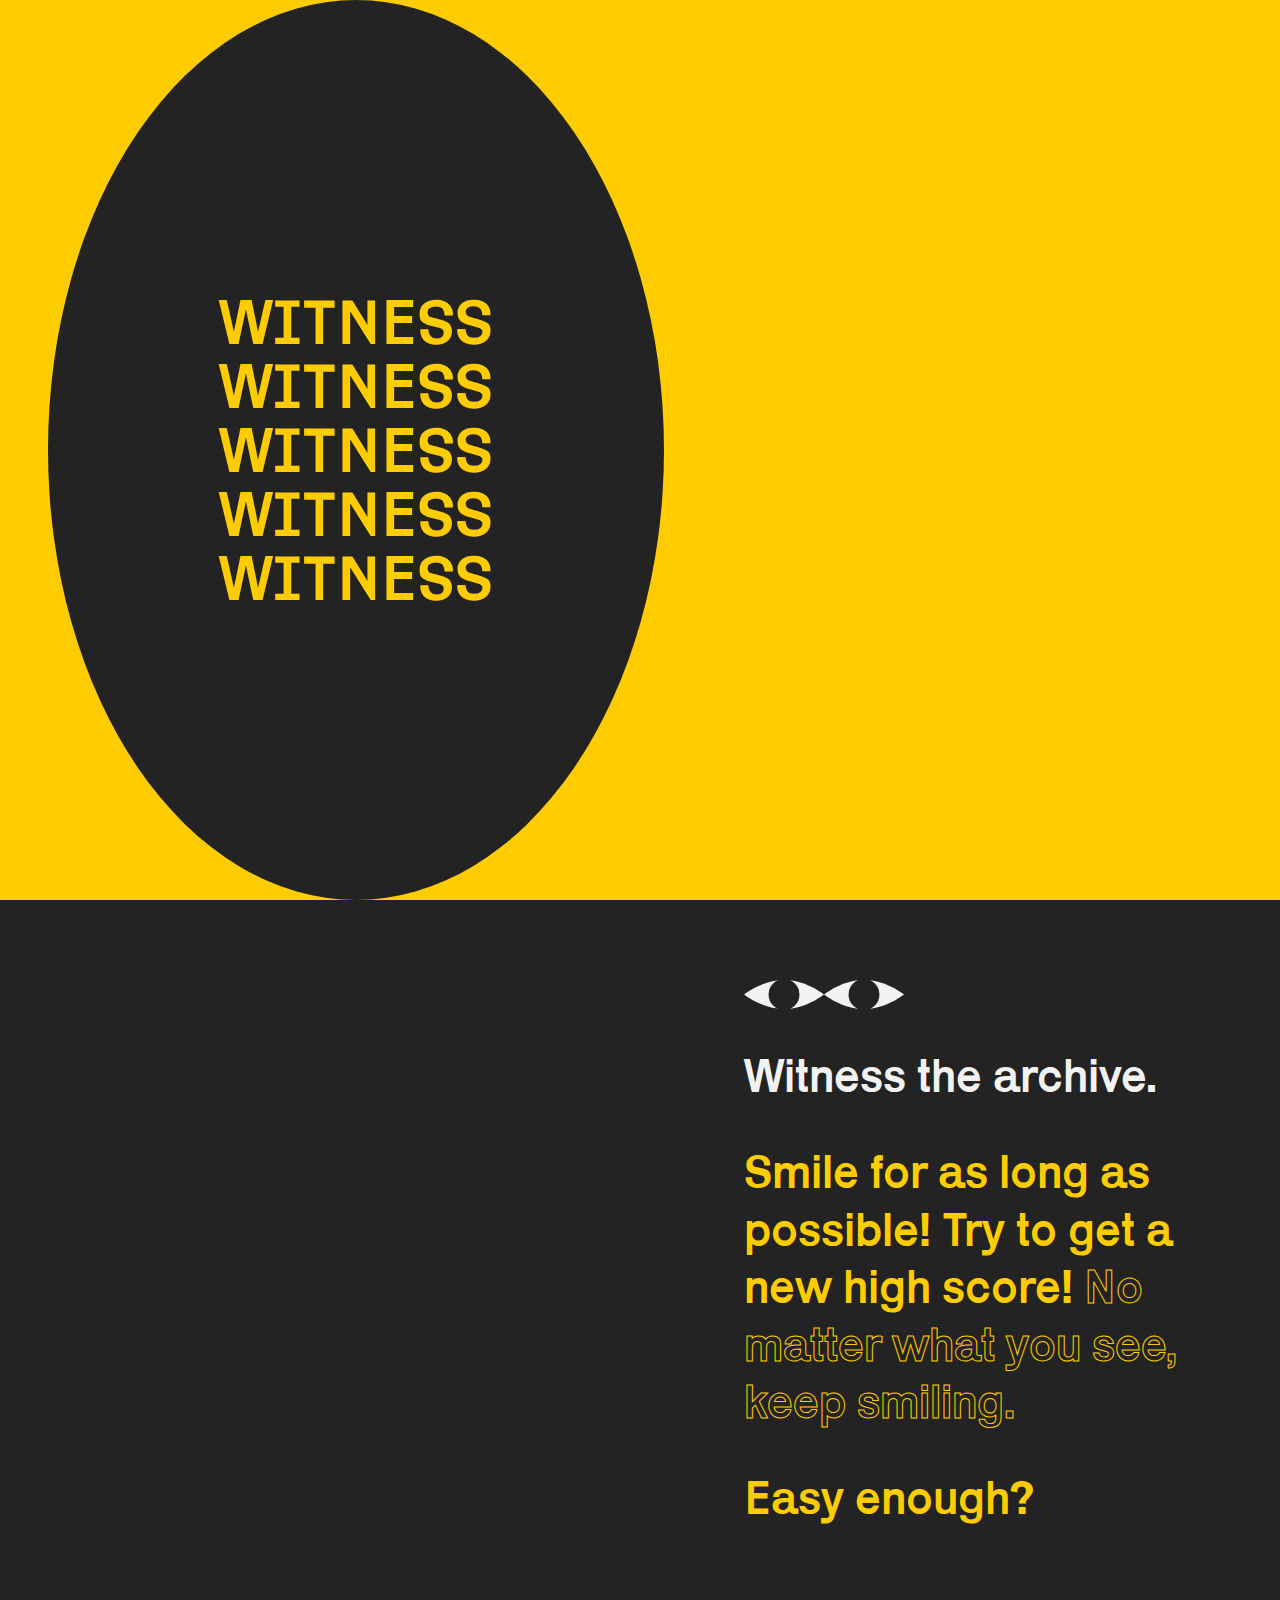
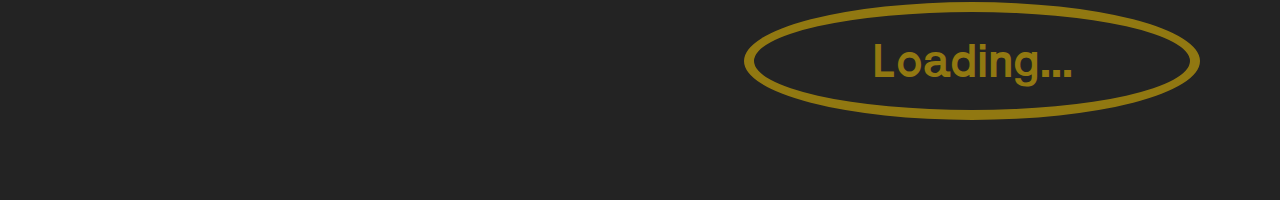
==== commit 8600cfd1: "small fixes" ====
--- a/witness/index.html
+++ b/witness/index.html
@@ -34,7 +34,7 @@
 			<div class="game-info-desc">
 				<img src="../assets/branding/eyes.svg" class="game-info-eyes">
 				<p class="game-info-highlight">Witness the archive.</p>
-				<p>How long can you smile for? Try to get a new high score! <span class="game-info-outline">No matter what you see, keep smiling.</span></p>
+				<p>Smile for as long as possible! Try to get a new high score! <span class="game-info-outline">No matter what you see, keep smiling.</span></p>
 				<p>Easy enough?</p>
 			</div>
 			<button class="game-info-start game-info-wait" onclick="startGame()">Loading...</button>
@@ -128,6 +128,12 @@
 				j = Math.floor(Math.random() * (i+1));
 				order.push(nums[j]);
 				nums.splice(j,1);
+			}
+			// Display highscore
+			if (getCookie("witness-highscore") == "") {
+				highscore.innerText = "6";
+			} else {
+				highscore.innerText = getCookie("witness-highscore");
 			}
 			setTimeout(function() {
 				transition1.style.animationName = "game-transition";
@@ -255,11 +261,6 @@
 			let timeLoop = setInterval(function () {
 				time = (Math.round((parseFloat(time)+.01)*100)/100).toFixed(2);
 				timer.innerHTML = time;
-				if (getCookie("witness-highscore") == "") {
-					highscore.innerText = "6";
-				} else {
-					highscore.innerText = getCookie("witness-highscore");
-				}
 				if (end == true || round == 30) {
 					clearInterval(timeLoop);
 				}
@@ -358,7 +359,7 @@
 								smileDelay = true;
 								penalty();
 							}
-						} else if (happy > .6) {
+						} else if (happy > .2) {
 							smile.classList.add("game-smile-active");
 							smileMouth.style.transform = "scaleY(1)";
 							smileText.innerText = "KEEP SMILING!";
--- a/style.css
+++ b/style.css
@@ -35,6 +35,7 @@
 	color: var(--white);
 	font-size: 20px;
 	overflow: hidden;
+	transform: rotateZ(0);
 }
 a {
 	color: inherit;
@@ -226,11 +227,11 @@
 	-webkit-text-stroke: 1px var(--primary);
 }
 .game-info-start {
-	line-height: 1.2em;
+	line-height: 1em;
 	font-size: var(--lg);
 	background-color: var(--black);
 	border: 10px solid var(--primary);
-	padding: 20px;
+	padding: 25px 20px;
 	border-radius: 50%;
 	color: var(--primary);
 	cursor: pointer;
@@ -380,6 +381,9 @@
 	line-height: 1em;
 	border-radius: 50px;
 }
+.timer-write {
+	padding: 5px 20px !important;
+}
 #game-score {
 	font-size: var(--sm);
 	color: var(--primary);
@@ -397,12 +401,17 @@
 .game-word-faded {
 	color: var(--black);
 	-webkit-text-stroke: 1px var(--primary);
+}
+.game-word-faded span {
+	color: var(--black) !important;
+	-webkit-text-stroke: 1px var(--primary) !important;
 }
 
 .game-transition {
 	pointer-events: none;
 	font-size: var(--lg);
 	color: var(--white);
+	z-index: 999;
 }
 @keyframes game-transition {
 	0% {
